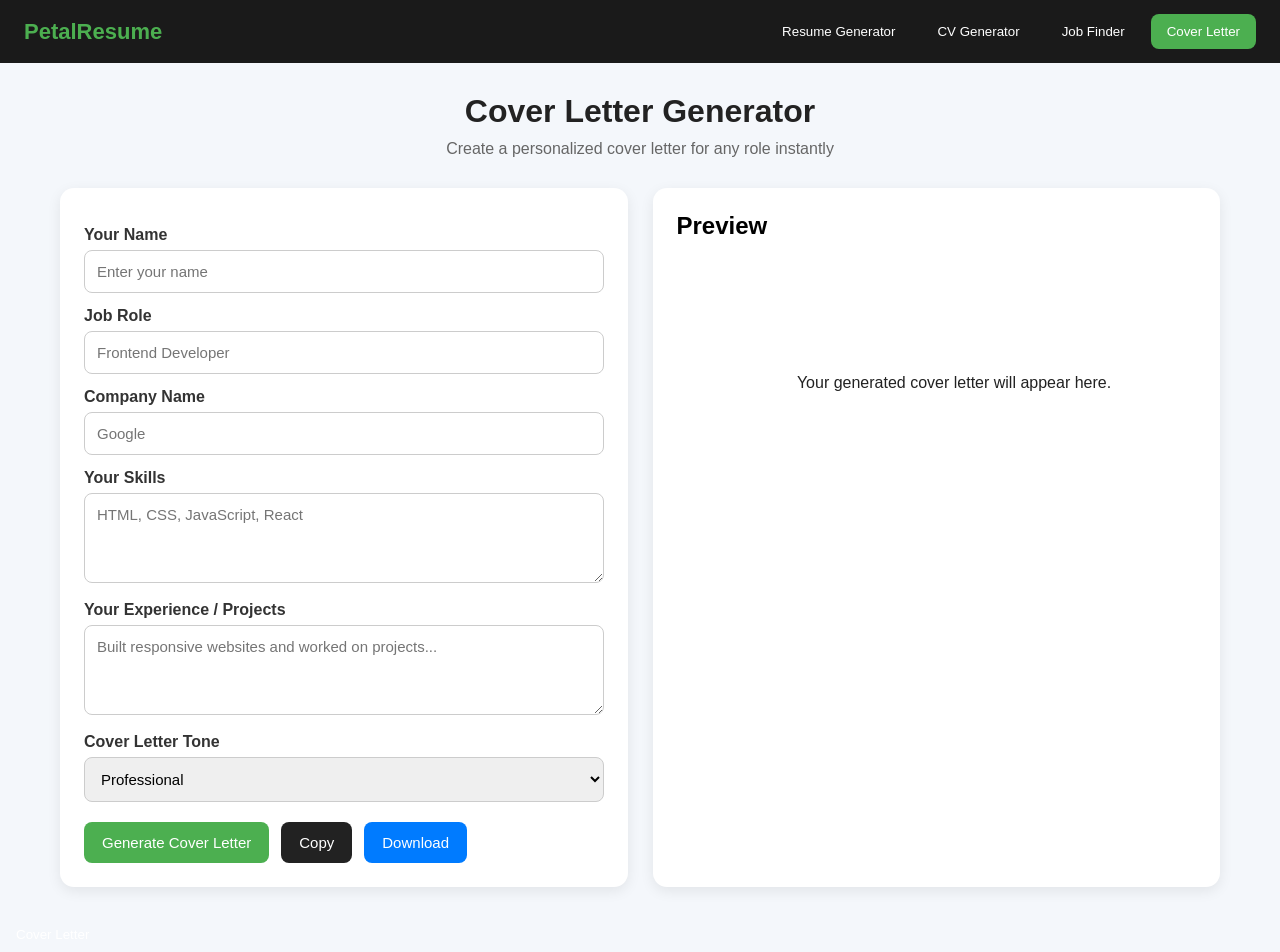
==== coverletter.html @ 3244f9a8 "Add files via upload new commits" ====
<!DOCTYPE html>
<html lang="en">
<head>
  <meta charset="UTF-8">
  <meta name="viewport" content="width=device-width, initial-scale=1.0">
  <title>Cover Letter Generator</title>

  <style>
    * {
      margin: 0;
      padding: 0;
      box-sizing: border-box;
      font-family: Arial, sans-serif;
    }

    body {
      background: #f4f7fb;
      min-height: 100vh;
    }

    /* Navbar */
    .navbar {
      display: flex;
      justify-content: space-between;
      align-items: center;
      background: #1a1a1a;
      color: white;
      padding: 14px 24px;
    }

    .logo {
      font-size: 22px;
      font-weight: bold;
      color: #4CAF50;
    }

    .nav-buttons {
      display: flex;
      gap: 10px;
    }

    .nav-btn {
      background: transparent;
      color: white;
      border: none;
      padding: 10px 16px;
      border-radius: 8px;
      cursor: pointer;
      transition: 0.3s;
    }

    .nav-btn:hover {
      background: #333;
    }

    .nav-btn.active {
      background: #4CAF50;
    }

    /* Main Layout */
    .container {
      max-width: 1200px;
      margin: 30px auto;
      display: grid;
      grid-template-columns: 1fr 1fr;
      gap: 25px;
      padding: 0 20px;
    }

    .card {
      background: white;
      border-radius: 14px;
      padding: 24px;
      box-shadow: 0 4px 14px rgba(0,0,0,0.08);
    }

    h1 {
      text-align: center;
      margin-bottom: 10px;
      color: #222;
    }

    .subtitle {
      text-align: center;
      color: #666;
      margin-bottom: 25px;
    }

    label {
      display: block;
      margin-top: 14px;
      margin-bottom: 6px;
      font-weight: bold;
      color: #333;
    }

    input,
    textarea,
    select {
      width: 100%;
      padding: 12px;
      border: 1px solid #ccc;
      border-radius: 8px;
      font-size: 15px;
      outline: none;
    }

    textarea {
      resize: vertical;
      min-height: 90px;
    }

    .btn-group {
      display: flex;
      gap: 12px;
      margin-top: 20px;
      flex-wrap: wrap;
    }

    .generate-btn,
    .download-btn,
    .copy-btn {
      border: none;
      padding: 12px 18px;
      border-radius: 8px;
      cursor: pointer;
      font-size: 15px;
      transition: 0.3s;
    }

    .generate-btn {
      background: #4CAF50;
      color: white;
    }

    .download-btn {
      background: #007bff;
      color: white;
    }

    .copy-btn {
      background: #222;
      color: white;
    }

    .generate-btn:hover,
    .download-btn:hover,
    .copy-btn:hover {
      transform: translateY(-2px);
      opacity: 0.9;
    }

    #preview {
      white-space: pre-wrap;
      line-height: 1.8;
      color: #222;
    }

    .empty-state {
      color: #777;
      text-align: center;
      margin-top: 100px;
    }

    @media (max-width: 900px) {
      .container {
        grid-template-columns: 1fr;
      }

      .nav-buttons {
        flex-wrap: wrap;
      }
    }
  </style>
</head>
<body>

  <!-- Navbar -->
  <div class="navbar">
    <div class="logo">PetalResume</div>

    <div class="nav-buttons">
      <button class="nav-btn" onclick="goToResume()">Resume Generator</button>
      <button class="nav-btn" onclick="goToCV()">CV Generator</button>
      <button class="nav-btn" onclick="goToJobs()">Job Finder</button>
      <button class="nav-btn active" onclick="goToCoverLetter()">Cover Letter</button>
    </div>
  </div>

  <div style="padding:30px 20px 0;">
    <h1>Cover Letter Generator</h1>
    <p class="subtitle">Create a personalized cover letter for any role instantly</p>
  </div>

  <div class="container">

    <!-- Input Section -->
    <div class="card">
      <label>Your Name</label>
      <input type="text" id="name" placeholder="Enter your name">

      <label>Job Role</label>
      <input type="text" id="role" placeholder="Frontend Developer">

      <label>Company Name</label>
      <input type="text" id="company" placeholder="Google">

      <label>Your Skills</label>
      <textarea id="skills" placeholder="HTML, CSS, JavaScript, React"></textarea>

      <label>Your Experience / Projects</label>
      <textarea id="experience" placeholder="Built responsive websites and worked on projects..."></textarea>

      <label>Cover Letter Tone</label>
      <select id="tone">
        <option value="professional">Professional</option>
        <option value="friendly">Friendly</option>
        <option value="confident">Confident</option>
      </select>

      <div class="btn-group">
        <button class="generate-btn" onclick="generateLetter()">Generate Cover Letter</button>
        <button class="copy-btn" onclick="copyLetter()">Copy</button>
        <button class="download-btn" onclick="downloadLetter()">Download</button>
      </div>
    </div>

    <!-- Preview Section -->
    <div class="card">
      <h2 style="margin-bottom:15px;">Preview</h2>
      <div id="preview" class="empty-state">
        Your generated cover letter will appear here.
      </div>
    </div>

  </div>

  <script>
    function generateLetter() {
      const name = document.getElementById('name').value.trim();
      const role = document.getElementById('role').value.trim();
      const company = document.getElementById('company').value.trim();
      const skills = document.getElementById('skills').value.trim();
      const experience = document.getElementById('experience').value.trim();
      const tone = document.getElementById('tone').value;

      if (!name || !role || !company) {
        alert('Please fill name, role and company');
        return;
      }

      let intro = "";
      let ending = "";

      if (tone === 'professional') {
        intro = `Dear Hiring Manager,\n\nI am writing to express my interest in the ${role} position at ${company}.`;
        ending = `Thank you for your time and consideration. I would welcome the opportunity to discuss how I can contribute to ${company}.\n\nSincerely,\n${name}`;
      }

      if (tone === 'friendly') {
        intro = `Hello,\n\nI was excited to see the opening for ${role} at ${company}.`;
        ending = `Thank you for considering my application. I would love the opportunity to contribute to your team.\n\nBest regards,\n${name}`;
      }

      if (tone === 'confident') {
        intro = `Dear Hiring Team,\n\nI am confident that my background makes me a strong fit for the ${role} role at ${company}.`;
        ending = `I am eager to bring my skills and dedication to ${company}. I look forward to hearing from you soon.\n\nRegards,\n${name}`;
      }

      const letter = `${intro}\n\nWith skills in ${skills}, I have developed strong abilities that align closely with this opportunity. ${experience}\n\nI am particularly interested in ${company} because of its innovation and growth opportunities. I believe I can make a valuable contribution while continuing to learn and grow professionally.\n\n${ending}`;

      document.getElementById('preview').classList.remove('empty-state');
      document.getElementById('preview').innerText = letter;
    }

    function copyLetter() {
      const text = document.getElementById('preview').innerText;

      if (text.includes('Your generated cover letter')) {
        alert('Generate a cover letter first');
        return;
      }

      navigator.clipboard.writeText(text);
      alert('Cover letter copied!');
    }

    function downloadLetter() {
      const text = document.getElementById('preview').innerText;

      if (text.includes('Your generated cover letter')) {
        alert('Generate a cover letter first');
        return;
      }

      const blob = new Blob([text], { type: 'text/plain' });
      const link = document.createElement('a');
      link.href = URL.createObjectURL(blob);
      link.download = 'cover-letter.txt';
      link.click();
    }

    // Navbar Routing
    function goToResume() {
      window.location.href = 'index.html';
    }

    function goToCV() {
      window.location.href = 'cv.html';
    }

    function goToJobs() {
      window.location.href = 'jobs.html';
    }

    function goToCoverLetter() {
      window.location.href = 'coverletter.html';
    }

    // Auto-fill role from job page or resume page
    window.onload = function () {
      const savedRole = localStorage.getItem('jobRole');
      if (savedRole) {
        document.getElementById('role').value = savedRole;
      }
    }
  </script>
</body>
</html>

<button class="nav-btn" onclick="goToCoverLetter()">Cover Letter</button>
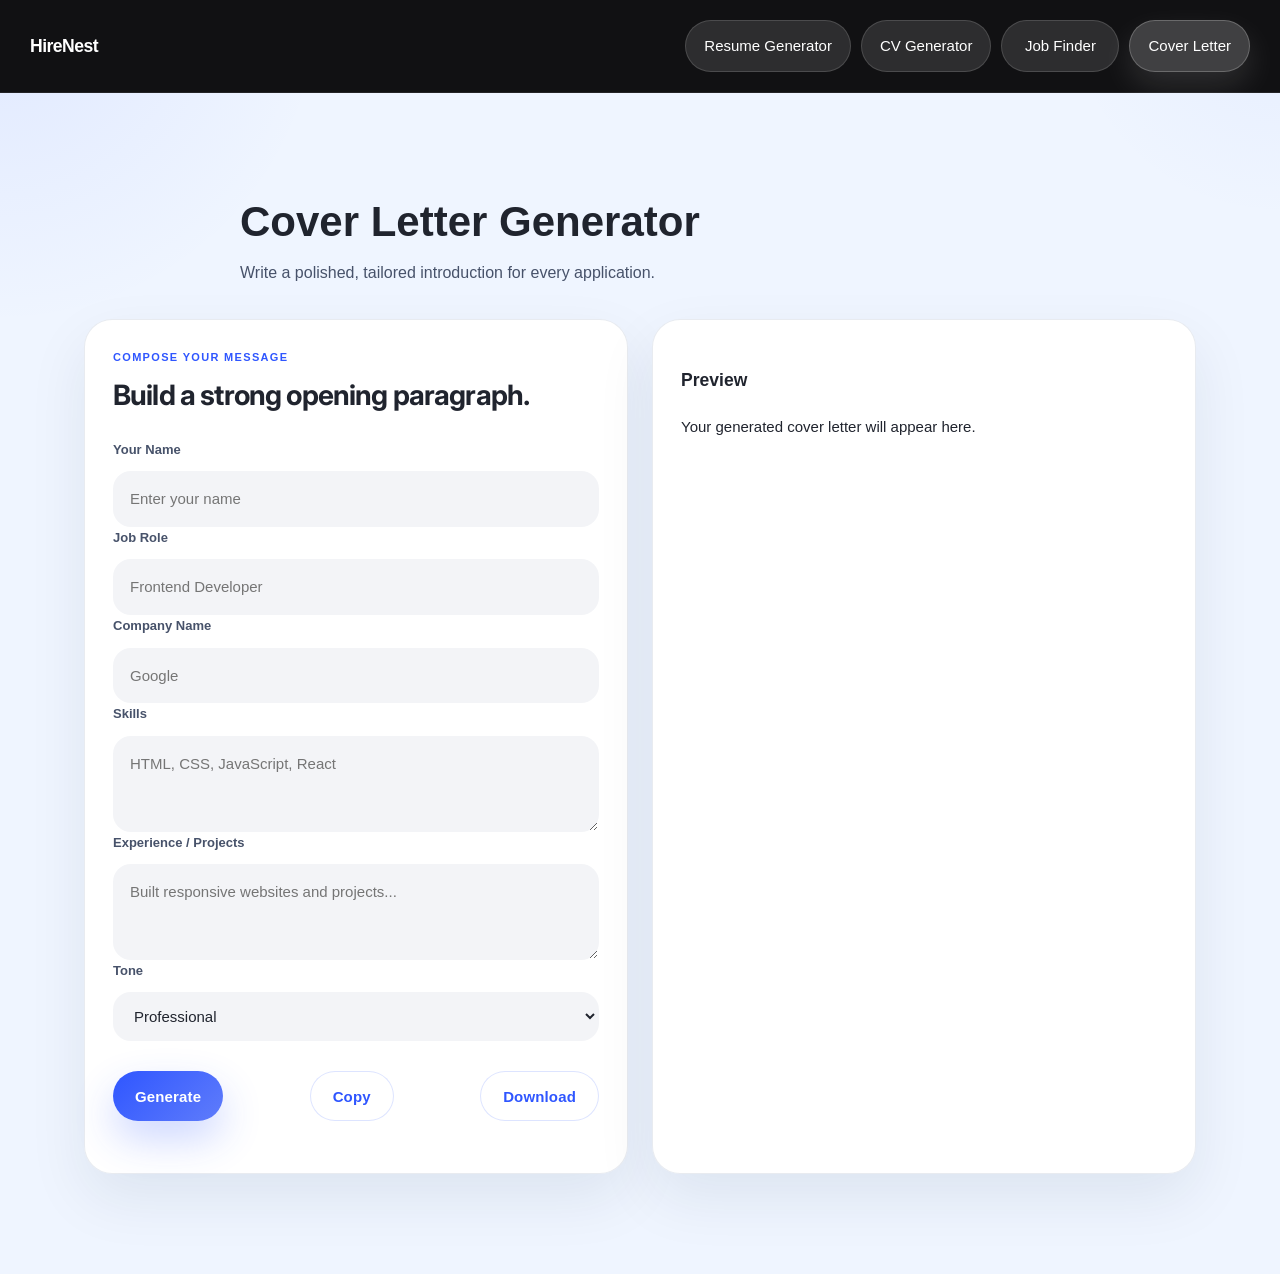
==== commit c5361ca2: "Flatten repository structure and update project files" ====
--- a/coverletter.html
+++ b/coverletter.html
@@ -1,185 +1,15 @@
-
 <!DOCTYPE html>
 <html lang="en">
 <head>
   <meta charset="UTF-8">
   <meta name="viewport" content="width=device-width, initial-scale=1.0">
-  <title>Cover Letter Generator</title>
-
-  <style>
-    * {
-      margin: 0;
-      padding: 0;
-      box-sizing: border-box;
-      font-family: Arial, sans-serif;
-    }
-
-    body {
-      background: #f4f7fb;
-      min-height: 100vh;
-    }
-
-    /* Navbar */
-    .navbar {
-      display: flex;
-      justify-content: space-between;
-      align-items: center;
-      background: #1a1a1a;
-      color: white;
-      padding: 14px 24px;
-    }
-
-    .logo {
-      font-size: 22px;
-      font-weight: bold;
-      color: #4CAF50;
-    }
-
-    .nav-buttons {
-      display: flex;
-      gap: 10px;
-    }
-
-    .nav-btn {
-      background: transparent;
-      color: white;
-      border: none;
-      padding: 10px 16px;
-      border-radius: 8px;
-      cursor: pointer;
-      transition: 0.3s;
-    }
-
-    .nav-btn:hover {
-      background: #333;
-    }
-
-    .nav-btn.active {
-      background: #4CAF50;
-    }
-
-    /* Main Layout */
-    .container {
-      max-width: 1200px;
-      margin: 30px auto;
-      display: grid;
-      grid-template-columns: 1fr 1fr;
-      gap: 25px;
-      padding: 0 20px;
-    }
-
-    .card {
-      background: white;
-      border-radius: 14px;
-      padding: 24px;
-      box-shadow: 0 4px 14px rgba(0,0,0,0.08);
-    }
-
-    h1 {
-      text-align: center;
-      margin-bottom: 10px;
-      color: #222;
-    }
-
-    .subtitle {
-      text-align: center;
-      color: #666;
-      margin-bottom: 25px;
-    }
-
-    label {
-      display: block;
-      margin-top: 14px;
-      margin-bottom: 6px;
-      font-weight: bold;
-      color: #333;
-    }
-
-    input,
-    textarea,
-    select {
-      width: 100%;
-      padding: 12px;
-      border: 1px solid #ccc;
-      border-radius: 8px;
-      font-size: 15px;
-      outline: none;
-    }
-
-    textarea {
-      resize: vertical;
-      min-height: 90px;
-    }
-
-    .btn-group {
-      display: flex;
-      gap: 12px;
-      margin-top: 20px;
-      flex-wrap: wrap;
-    }
-
-    .generate-btn,
-    .download-btn,
-    .copy-btn {
-      border: none;
-      padding: 12px 18px;
-      border-radius: 8px;
-      cursor: pointer;
-      font-size: 15px;
-      transition: 0.3s;
-    }
-
-    .generate-btn {
-      background: #4CAF50;
-      color: white;
-    }
-
-    .download-btn {
-      background: #007bff;
-      color: white;
-    }
-
-    .copy-btn {
-      background: #222;
-      color: white;
-    }
-
-    .generate-btn:hover,
-    .download-btn:hover,
-    .copy-btn:hover {
-      transform: translateY(-2px);
-      opacity: 0.9;
-    }
-
-    #preview {
-      white-space: pre-wrap;
-      line-height: 1.8;
-      color: #222;
-    }
-
-    .empty-state {
-      color: #777;
-      text-align: center;
-      margin-top: 100px;
-    }
-
-    @media (max-width: 900px) {
-      .container {
-        grid-template-columns: 1fr;
-      }
-
-      .nav-buttons {
-        flex-wrap: wrap;
-      }
-    }
-  </style>
+  <title>HireNest — Cover Letter Generator</title>
+  <link href="https://fonts.googleapis.com/css2?family=Inter:wght@300;400;500;600;700&display=swap" rel="stylesheet">
+  <link rel="stylesheet" href="styles.css">
 </head>
 <body>
-
-  <!-- Navbar -->
   <div class="navbar">
-    <div class="logo">PetalResume</div>
-
+    <div class="logo">HireNest</div>
     <div class="nav-buttons">
       <button class="nav-btn" onclick="goToResume()">Resume Generator</button>
       <button class="nav-btn" onclick="goToCV()">CV Generator</button>
@@ -187,55 +17,35 @@
       <button class="nav-btn active" onclick="goToCoverLetter()">Cover Letter</button>
     </div>
   </div>
-
-  <div style="padding:30px 20px 0;">
-    <h1>Cover Letter Generator</h1>
-    <p class="subtitle">Create a personalized cover letter for any role instantly</p>
-  </div>
-
-  <div class="container">
-
-    <!-- Input Section -->
-    <div class="card">
-      <label>Your Name</label>
-      <input type="text" id="name" placeholder="Enter your name">
-
-      <label>Job Role</label>
-      <input type="text" id="role" placeholder="Frontend Developer">
-
-      <label>Company Name</label>
-      <input type="text" id="company" placeholder="Google">
-
-      <label>Your Skills</label>
-      <textarea id="skills" placeholder="HTML, CSS, JavaScript, React"></textarea>
-
-      <label>Your Experience / Projects</label>
-      <textarea id="experience" placeholder="Built responsive websites and worked on projects..."></textarea>
-
-      <label>Cover Letter Tone</label>
-      <select id="tone">
-        <option value="professional">Professional</option>
-        <option value="friendly">Friendly</option>
-        <option value="confident">Confident</option>
-      </select>
-
-      <div class="btn-group">
-        <button class="generate-btn" onclick="generateLetter()">Generate Cover Letter</button>
-        <button class="copy-btn" onclick="copyLetter()">Copy</button>
-        <button class="download-btn" onclick="downloadLetter()">Download</button>
-      </div>
+  <main style="max-width:1160px; margin:0 auto; padding:72px 24px 80px;">
+    <section class="section-heading" style="margin-bottom:32px; text-align:left;">
+      <h2>Cover Letter Generator</h2>
+      <p>Write a polished, tailored introduction for every application.</p>
+    </section>
+    <div style="display:grid; grid-template-columns: 1fr 1fr; gap:24px;">
+      <section class="section-block">
+        <div class="form-header" style="margin-bottom:24px;">
+          <div class="fh-step">Compose your message</div>
+          <h3 class="fh-title" style="font-size:28px; margin-top:12px;">Build a strong opening paragraph.</h3>
+        </div>
+        <div class="field"><label for="name">Your Name</label><input id="name" type="text" placeholder="Enter your name"></div>
+        <div class="field"><label for="role">Job Role</label><input id="role" type="text" placeholder="Frontend Developer"></div>
+        <div class="field"><label for="company">Company Name</label><input id="company" type="text" placeholder="Google"></div>
+        <div class="field"><label for="skills">Skills</label><textarea id="skills" placeholder="HTML, CSS, JavaScript, React"></textarea></div>
+        <div class="field"><label for="experience">Experience / Projects</label><textarea id="experience" placeholder="Built responsive websites and projects..."></textarea></div>
+        <div class="field"><label for="tone">Tone</label><select id="tone"><option value="professional">Professional</option><option value="friendly">Friendly</option><option value="confident">Confident</option></select></div>
+        <div class="form-actions" style="padding-top:16px;">
+          <button class="btn btn-primary" onclick="generateLetter()">Generate</button>
+          <button class="btn btn-secondary" onclick="copyLetter()">Copy</button>
+          <button class="btn btn-secondary" onclick="downloadLetter()">Download</button>
+        </div>
+      </section>
+      <section class="section-block">
+        <h3 style="margin-bottom:18px;">Preview</h3>
+        <div id="preview" class="empty-state" style="min-height: 440px; white-space: pre-wrap; line-height:1.75; color: var(--ink);">Your generated cover letter will appear here.</div>
+      </section>
     </div>
-
-    <!-- Preview Section -->
-    <div class="card">
-      <h2 style="margin-bottom:15px;">Preview</h2>
-      <div id="preview" class="empty-state">
-        Your generated cover letter will appear here.
-      </div>
-    </div>
-
-  </div>
-
+  </main>
   <script>
     function generateLetter() {
       const name = document.getElementById('name').value.trim();
@@ -244,82 +54,81 @@
       const skills = document.getElementById('skills').value.trim();
       const experience = document.getElementById('experience').value.trim();
       const tone = document.getElementById('tone').value;
-
       if (!name || !role || !company) {
         alert('Please fill name, role and company');
         return;
       }
-
       let intro = "";
       let ending = "";
+      if (tone === 'professional') {
+        intro = `Dear Hiring Manager,
 
-      if (tone === 'professional') {
-        intro = `Dear Hiring Manager,\n\nI am writing to express my interest in the ${role} position at ${company}.`;
-        ending = `Thank you for your time and consideration. I would welcome the opportunity to discuss how I can contribute to ${company}.\n\nSincerely,\n${name}`;
+I am writing to express my interest in the ${role} position at ${company}.`;
+        ending = `Thank you for your time and consideration. I would welcome the opportunity to discuss how I can contribute to ${company}.
+
+Sincerely,
+${name}`;
       }
+      if (tone === 'friendly') {
+        intro = `Hello,
 
-      if (tone === 'friendly') {
-        intro = `Hello,\n\nI was excited to see the opening for ${role} at ${company}.`;
-        ending = `Thank you for considering my application. I would love the opportunity to contribute to your team.\n\nBest regards,\n${name}`;
+I was excited to see the opening for ${role} at ${company}.`;
+        ending = `Thank you for considering my application. I would love the opportunity to contribute to your team.
+
+Best regards,
+${name}`;
       }
+      if (tone === 'confident') {
+        intro = `Dear Hiring Team,
 
-      if (tone === 'confident') {
-        intro = `Dear Hiring Team,\n\nI am confident that my background makes me a strong fit for the ${role} role at ${company}.`;
-        ending = `I am eager to bring my skills and dedication to ${company}. I look forward to hearing from you soon.\n\nRegards,\n${name}`;
+I am confident that my background makes me a strong fit for the ${role} role at ${company}.`;
+        ending = `I am eager to bring my skills and dedication to ${company}. I look forward to hearing from you soon.
+
+Regards,
+${name}`;
       }
+      const letter = `${intro}
 
-      const letter = `${intro}\n\nWith skills in ${skills}, I have developed strong abilities that align closely with this opportunity. ${experience}\n\nI am particularly interested in ${company} because of its innovation and growth opportunities. I believe I can make a valuable contribution while continuing to learn and grow professionally.\n\n${ending}`;
+With skills in ${skills}, I have developed strong abilities that align closely with this opportunity. ${experience}
 
-      document.getElementById('preview').classList.remove('empty-state');
-      document.getElementById('preview').innerText = letter;
+I am particularly interested in ${company} because of its innovation and growth opportunities. I believe I can make a valuable contribution while continuing to learn and grow professionally.
+
+${ending}`;
+      const preview = document.getElementById('preview');
+      preview.classList.remove('empty-state');
+      preview.innerText = letter;
     }
-
     function copyLetter() {
       const text = document.getElementById('preview').innerText;
-
       if (text.includes('Your generated cover letter')) {
         alert('Generate a cover letter first');
         return;
       }
-
       navigator.clipboard.writeText(text);
       alert('Cover letter copied!');
     }
-
     function downloadLetter() {
       const text = document.getElementById('preview').innerText;
-
       if (text.includes('Your generated cover letter')) {
         alert('Generate a cover letter first');
         return;
       }
-
       const blob = new Blob([text], { type: 'text/plain' });
       const link = document.createElement('a');
       link.href = URL.createObjectURL(blob);
       link.download = 'cover-letter.txt';
       link.click();
     }
-
-    // Navbar Routing
-    function goToResume() {
-      window.location.href = 'index.html';
+    function navigateTo(url) {
+      document.body.classList.add('page-transitioning');
+      window.setTimeout(() => { window.location.href = url; }, 260);
     }
-
-    function goToCV() {
-      window.location.href = 'cv.html';
-    }
-
-    function goToJobs() {
-      window.location.href = 'jobs.html';
-    }
-
-    function goToCoverLetter() {
-      window.location.href = 'coverletter.html';
-    }
-
-    // Auto-fill role from job page or resume page
+    function goToResume() { navigateTo('index.html'); }
+    function goToCV() { navigateTo('cv.html'); }
+    function goToJobs() { navigateTo('jobs.html'); }
+    function goToCoverLetter() { navigateTo('coverletter.html'); }
     window.onload = function () {
+      document.body.classList.add('page-loaded');
       const savedRole = localStorage.getItem('jobRole');
       if (savedRole) {
         document.getElementById('role').value = savedRole;
@@ -328,6 +137,3 @@
   </script>
 </body>
 </html>
-
-<button class="nav-btn" onclick="goToCoverLetter()">Cover Letter</button>
-
--- a/styles.css
+++ b/styles.css
@@ -0,0 +1,1332 @@
+
+:root {
+  --ink: #20242e;
+  --ink-2: #47526a;
+  --ink-3: #6a7386;
+  --paper: #eff5ff;
+  --surface: rgba(255, 255, 255, 0.96);
+  --surface-soft: #f0f4ff;
+  --surface-muted: #f7f9ff;
+  --border: rgba(76, 97, 193, 0.18);
+  --accent: #2f56ff;
+  --accent-soft: #e6f0ff;
+  --accent-muted: #8a99c6;
+  --success: #1b8a56;
+  --success-soft: #dbf1e2;
+  --danger: #c14a4a;
+  --danger-soft: #fde7e7;
+  --shadow-sm: 0 24px 60px rgba(18, 32, 70, 0.08);
+  --shadow-md: 0 28px 72px rgba(18, 32, 70, 0.1);
+  --shadow-lg: 0 40px 110px rgba(18, 32, 70, 0.12);
+  --radius: 28px;
+  --radius-sm: 18px;
+  --font: -apple-system, BlinkMacSystemFont, "San Francisco", "Segoe UI", Roboto, Helvetica, Arial, sans-serif;
+  --font-serif: "Inter", -apple-system, BlinkMacSystemFont, "Segoe UI", Roboto, Helvetica, Arial, sans-serif;
+}
+
+* {
+  box-sizing: border-box;
+}
+
+html {
+  scroll-behavior: smooth;
+}
+
+body {
+  margin: 0;
+  min-height: 100vh;
+  font-family: var(--font);
+  font-size: 15px;
+  line-height: 1.72;
+  color: var(--ink);
+  background: radial-gradient(circle at top left, rgba(47, 86, 255, 0.08), transparent 18%), radial-gradient(circle at top right, rgba(80, 120, 255, 0.06), transparent 12%), #eff5ff;
+  opacity: 0;
+  transition: opacity 0.32s ease;
+}
+
+body.page-loaded {
+  opacity: 1;
+}
+
+body.page-transitioning {
+  opacity: 0;
+}
+
+button,
+input,
+textarea,
+select {
+  font: inherit;
+}
+
+img {
+  max-width: 100%;
+  display: block;
+}
+
+a {
+  color: inherit;
+  text-decoration: none;
+}
+
+button {
+  border: none;
+}
+
+.navbar {
+  display: flex;
+  justify-content: space-between;
+  align-items: center;
+  gap: 16px;
+  position: sticky;
+  top: 0;
+  z-index: 100;
+  padding: 20px 30px;
+  background: #111113;
+  border-bottom: 1px solid rgba(255, 255, 255, 0.08);
+  backdrop-filter: blur(18px);
+  -webkit-backdrop-filter: blur(18px);
+}
+
+.logo {
+  font-size: 1.1rem;
+  color: #fff;
+  font-weight: 700;
+  letter-spacing: -0.03em;
+}
+
+.nav-buttons {
+  display: flex;
+  flex-wrap: wrap;
+  gap: 10px;
+}
+
+.nav-btn {
+  display: inline-flex;
+  align-items: center;
+  justify-content: center;
+  min-width: 118px;
+  border-radius: 999px;
+  padding: 12px 18px;
+  background: rgba(255, 255, 255, 0.12);
+  color: #fff;
+  border: 1px solid rgba(255, 255, 255, 0.14);
+  transition: transform 0.22s ease, box-shadow 0.22s ease, border-color 0.22s ease, color 0.22s ease, background 0.22s ease;
+  cursor: pointer;
+}
+
+.nav-btn:hover {
+  transform: translateY(-1px);
+  box-shadow: var(--shadow-sm);
+  background: rgba(255, 255, 255, 0.22);
+}
+
+.nav-btn.active {
+  background: rgba(255, 255, 255, 0.2);
+  color: #fff;
+  border-color: rgba(255, 255, 255, 0.22);
+  box-shadow: 0 14px 32px rgba(255, 255, 255, 0.12);
+}
+
+.screen {
+  display: none;
+}
+
+.screen.active {
+  display: block;
+}
+
+.hidden {
+  display: none !important;
+}
+
+.hero-shell {
+  max-width: 1080px;
+  margin: 0 auto;
+  padding: 96px 24px 72px;
+  text-align: center;
+  background: radial-gradient(circle at top left, rgba(47, 86, 255, 0.08), transparent 20%), rgba(255, 255, 255, 0.88);
+  border-radius: 36px;
+  border: 1px solid rgba(76, 97, 193, 0.12);
+  box-shadow: 0 30px 70px rgba(18, 32, 70, 0.08);
+}
+
+.hero-eyebrow {
+  display: inline-flex;
+  align-items: center;
+  justify-content: center;
+  gap: 10px;
+  font-size: 12px;
+  font-weight: 700;
+  letter-spacing: 0.22em;
+  text-transform: uppercase;
+  color: var(--accent-muted);
+  margin-bottom: 20px;
+}
+
+.hero-title {
+  font-size: clamp(44px, 6vw, 76px);
+  line-height: 0.98;
+  font-weight: 800;
+  margin-bottom: 24px;
+}
+
+.hero-title em {
+  font-style: normal;
+  color: var(--accent);
+}
+
+.hero-text {
+  max-width: 680px;
+  margin: 0 auto 40px;
+  color: var(--ink-2);
+  font-size: 1.05rem;
+  line-height: 1.75;
+}
+
+.hero-actions {
+  display: inline-flex;
+  flex-wrap: wrap;
+  justify-content: center;
+  gap: 14px;
+}
+
+.btn {
+  display: inline-flex;
+  align-items: center;
+  justify-content: center;
+  min-height: 50px;
+  padding: 0 22px;
+  border-radius: 999px;
+  font-weight: 700;
+  letter-spacing: 0.01em;
+  transition: transform 0.22s ease, box-shadow 0.22s ease, background 0.22s ease, color 0.22s ease;
+  cursor: pointer;
+}
+
+.btn-primary {
+  background: linear-gradient(135deg, var(--accent), #5f7cfb);
+  color: white;
+  box-shadow: 0 18px 40px rgba(47, 86, 255, 0.24);
+}
+
+.btn-primary:hover {
+  transform: translateY(-1px);
+  background: linear-gradient(135deg, #264ee5, #5f7cfb);
+}
+
+.btn-secondary {
+  background: rgba(255, 255, 255, 0.96);
+  color: var(--accent);
+  border: 1px solid rgba(47, 86, 255, 0.16);
+}
+
+.btn-secondary:hover {
+  transform: translateY(-1px);
+  box-shadow: var(--shadow-sm);
+}
+
+.cv-export {
+  background: rgba(255,255,255,0.98);
+  padding: 32px;
+  border-radius: 24px;
+  border: 1px solid rgba(76, 97, 193, 0.12);
+  box-shadow: 0 20px 50px rgba(18, 32, 70, 0.06);
+  color: #000;
+  font-size: var(--cv-scale, 1);
+}
+
+.cv-export, .cv-export * {
+  color: #000 !important;
+}
+
+.resize-panel {
+  margin-top: 16px;
+  padding: 18px 0 0;
+  border-top: 1px solid rgba(15, 23, 42, 0.08);
+}
+
+.resize-controls {
+  display: flex;
+  align-items: center;
+  gap: 12px;
+  margin-bottom: 12px;
+}
+
+.resize-controls input {
+  width: 100%;
+}
+
+.resize-actions {
+  display: flex;
+  flex-wrap: wrap;
+  gap: 10px;
+}
+
+.cv-header h1 {
+  margin: 0 0 10px;
+  font-size: 2rem;
+}
+
+.cv-header .subtitle {
+  margin: 0 0 28px;
+  color: var(--ink-2);
+  font-size: 1rem;
+}
+
+.cv-section {
+  margin-bottom: 24px;
+}
+
+.cv-section h3 {
+  margin: 0 0 10px;
+  font-size: 0.78rem;
+  letter-spacing: 0.12em;
+  text-transform: uppercase;
+  color: var(--accent);
+}
+
+.cv-section p {
+  margin: 0;
+  color: var(--ink-2);
+  line-height: 1.75;
+  white-space: pre-wrap;
+}
+
+@media print {
+  html, body {
+    margin: 0;
+    padding: 0;
+    background: #fff;
+    color: #20242f;
+    width: 100%;
+    min-height: 100vh;
+  }
+
+  .cv-export {
+    max-width: 100%;
+    width: 100%;
+    margin: 0;
+    padding: 0;
+    border: none;
+    box-shadow: none;
+    page-break-inside: avoid;
+    break-inside: avoid;
+  }
+
+  .cv-section {
+    margin-bottom: 18px;
+    page-break-inside: avoid;
+    break-inside: avoid;
+  }
+
+  .cv-header h1 {
+    font-size: 30px;
+    margin-bottom: 10px;
+  }
+
+  .cv-header .subtitle,
+  .cv-section p {
+    font-size: 0.95rem;
+  }
+}
+
+@page {
+  size: A4 portrait;
+  margin: 14mm;
+}
+
+.section-heading {
+  text-align: center;
+  max-width: 800px;
+  margin: 0 auto 40px;
+}
+
+.section-heading h2 {
+  font-size: clamp(30px, 4vw, 42px);
+  line-height: 1.04;
+  font-weight: 700;
+  margin-bottom: 12px;
+}
+
+.section-heading p {
+  color: var(--ink-2);
+  font-size: 1rem;
+}
+
+.features-section,
+.template-section,
+.preview-shell {
+  padding: 72px 24px;
+}
+
+.jobs-shell {
+  padding: 72px 24px;
+  max-width: 1080px;
+  margin: 0 auto;
+}
+
+.job-hero-grid {
+  display: block;
+}
+
+.jobs-panel {
+  display: grid;
+  gap: 24px;
+}
+
+.filter-bar {
+  display: flex;
+  flex-wrap: wrap;
+  align-items: center;
+  gap: 10px;
+  padding: 18px 20px;
+  background: var(--surface);
+  border-radius: var(--radius);
+  border: 1px solid rgba(112, 134, 161, 0.12);
+}
+
+.filter-bar span {
+  color: var(--ink-3);
+  font-weight: 600;
+}
+
+.search-box {
+  display: grid;
+  grid-template-columns: 1fr auto;
+  gap: 12px;
+  margin: 16px 0 20px;
+}
+
+.search-box input {
+  min-width: 0;
+}
+
+.chip-row {
+  display: flex;
+  flex-wrap: wrap;
+  gap: 10px;
+  margin-top: 16px;
+}
+
+.chip {
+  display: inline-flex;
+  align-items: center;
+  justify-content: center;
+  padding: 10px 16px;
+  min-height: 40px;
+  border-radius: 999px;
+  background: rgba(93, 129, 192, 0.12);
+  color: var(--ink);
+  border: 1px solid transparent;
+  cursor: pointer;
+  font-size: 0.92rem;
+  transition: all 0.22s ease;
+}
+
+.chip:hover {
+  background: rgba(93, 129, 192, 0.18);
+}
+
+.chip.active {
+  background: var(--accent-soft);
+  color: var(--accent);
+  border-color: rgba(47, 86, 255, 0.22);
+}
+
+.job-grid {
+  display: grid;
+  grid-template-columns: repeat(2, minmax(0, 1fr));
+  gap: 22px;
+}
+
+.job-card {
+  min-height: 220px;
+}
+
+.job-actions {
+  display: flex;
+  gap: 12px;
+  flex-wrap: wrap;
+  margin-top: 18px;
+}
+
+.job-actions a,
+.job-actions button {
+  display: inline-flex;
+  align-items: center;
+  justify-content: center;
+  padding: 12px 18px;
+  border-radius: 14px;
+  text-decoration: none;
+  font-weight: 600;
+  border: none;
+  cursor: pointer;
+}
+
+.apply-btn {
+  background: linear-gradient(135deg, #264ee5, #5f7cfb);
+  color: #fff;
+}
+
+.view-btn {
+  background: rgba(255, 255, 255, 0.96);
+  color: var(--ink);
+  border: 1px solid rgba(47, 86, 255, 0.18);
+}
+
+.modal {
+  position: fixed;
+  inset: 0;
+  display: grid;
+  place-items: center;
+  z-index: 999;
+}
+
+.modal.hidden {
+  display: none;
+}
+
+.modal-backdrop {
+  position: absolute;
+  inset: 0;
+  background: rgba(15, 23, 42, 0.6);
+}
+
+.modal-panel {
+  position: relative;
+  z-index: 1;
+  width: min(95%, 640px);
+  background: #fff;
+  border-radius: 24px;
+  box-shadow: 0 30px 70px rgba(15, 23, 42, 0.18);
+  padding: 28px;
+}
+
+.modal-close {
+  position: absolute;
+  top: 18px;
+  right: 18px;
+  width: 38px;
+  height: 38px;
+  border: 1px solid rgba(15, 23, 42, 0.1);
+  border-radius: 50%;
+  background: #fff;
+  color: #0f172a;
+  font-size: 1.2rem;
+  line-height: 1;
+  cursor: pointer;
+}
+
+.modal-content h3 {
+  margin-top: 0;
+  margin-bottom: 12px;
+  font-size: 1.4rem;
+}
+
+.modal-meta {
+  margin: 0 0 16px;
+  color: var(--ink-2);
+  font-size: 0.95rem;
+}
+
+.modal-description {
+  margin: 0 0 24px;
+  line-height: 1.8;
+  color: var(--ink);
+}
+
+.modal-actions {
+  display: flex;
+  gap: 12px;
+  flex-wrap: wrap;
+}
+
+.job-meta {
+  display: flex;
+  flex-wrap: wrap;
+  gap: 12px;
+  color: var(--ink-2);
+  font-size: 0.92rem;
+}
+
+.job-meta span {
+  white-space: nowrap;
+}
+
+@media (max-width: 1040px) {
+  .jobs-shell {
+    grid-template-columns: 1fr;
+  }
+
+  .job-grid {
+    grid-template-columns: 1fr;
+  }
+}
+
+@media (max-width: 1040px) {
+  .job-hero-grid {
+    grid-template-columns: 1fr;
+  }
+}
+
+.features-grid,
+.template-grid,
+.job-grid {
+  display: grid;
+  grid-template-columns: repeat(3, minmax(0, 1fr));
+  gap: 22px;
+}
+
+.feature-card,
+.template-card,
+.job-card,
+.mini-card,
+.search-card,
+.dashboard-summary,
+.section-block,
+.resume-paper,
+.preview-card {
+  background: var(--surface);
+  border-radius: var(--radius);
+  border: 1px solid rgba(112, 134, 161, 0.14);
+  box-shadow: var(--shadow-sm);
+}
+
+.feature-card,
+.template-card,
+.job-card,
+.search-card,
+.dashboard-summary,
+.mini-card {
+  padding: 28px;
+  transition: transform 0.22s ease, box-shadow 0.22s ease, border-color 0.22s ease;
+}
+
+.feature-card:hover,
+.template-card:hover,
+.job-card:hover,
+.mini-card:hover,
+.search-card:hover,
+.dashboard-summary:hover {
+  transform: translateY(-3px);
+  box-shadow: var(--shadow-md);
+}
+
+.feature-card h3,
+.template-card h3,
+.job-card h3,
+.mini-card h3 {
+  margin-top: 0;
+  margin-bottom: 0;
+  font-size: 1.1rem;
+  line-height: 1.3;
+}
+
+.job-card-header {
+  display: flex;
+  justify-content: space-between;
+  align-items: flex-start;
+  gap: 14px;
+  flex-wrap: wrap;
+  margin-bottom: 16px;
+}
+
+.feature-card p,
+.template-card p,
+.job-card p,
+.mini-card p {
+  color: var(--ink-2);
+  font-size: 0.95rem;
+}
+
+.features-section {
+  background: var(--surface-soft);
+}
+
+.features-grid {
+  margin-top: 32px;
+}
+
+.feature-card {
+  min-height: 170px;
+}
+
+.template-section {
+  background: transparent;
+}
+
+.template-grid {
+  margin-top: 16px;
+}
+
+.template-card {
+  padding: 28px 26px;
+}
+
+.template-card .tc-preview {
+  border-radius: 18px;
+  min-height: 132px;
+  margin-bottom: 20px;
+  overflow: hidden;
+  border: 1px solid rgba(112, 134, 161, 0.1);
+}
+
+.tc-tag {
+  display: inline-flex;
+  align-items: center;
+  justify-content: center;
+  padding: 8px 14px;
+  border-radius: 999px;
+  font-size: 11px;
+  font-weight: 700;
+  letter-spacing: 0.12em;
+  text-transform: uppercase;
+  background: var(--accent-soft);
+  color: var(--accent);
+  margin-bottom: 18px;
+}
+
+.tc-tag.popular { background: #e7effe; color: #4f75b8; }
+.tc-tag.modern { background: #f9ede7; color: #b67a68; }
+
+.preview-t1 { background: #eef4fb; }
+.preview-t2 { background: #e6eff8; }
+.preview-t3 { background: #dce7f1; }
+.preview-lines { padding: 12px; }
+.pl { height: 6px; border-radius: 999px; background: rgba(93, 129, 192, 0.14); margin-bottom: 10px; }
+.pl.thick { height: 10px; background: rgba(93, 129, 192, 0.22); }
+.pl.accent { background: rgba(93, 129, 192, 0.42); }
+.pl.accent2 { background: rgba(93, 129, 192, 0.3); }
+.pl.accent3 { background: rgba(93, 129, 192, 0.16); }
+.pl.short { width: 62%; }
+.pl.xshort { width: 38%; }
+.tc-name { font-weight: 700; font-size: 15px; margin-bottom: 4px; color: var(--ink); }
+.tc-desc { font-size: 13px; color: var(--ink-3); font-weight: 400; }
+
+/* FORM */
+#screen-form { background: var(--paper); }
+.form-layout {
+  display: grid;
+  grid-template-columns: 260px 1fr 320px;
+  min-height: 100vh;
+  max-width: 1380px;
+  margin: 0 auto;
+}
+
+@media (max-width: 1180px) {
+  .form-layout {
+    grid-template-columns: 1fr;
+  }
+  .form-sidebar,
+  .form-ats {
+    display: none;
+  }
+}
+
+.form-sidebar {
+  padding: 36px 26px;
+  border-right: 1px solid rgba(112, 134, 161, 0.16);
+  position: sticky;
+  top: 0;
+  height: 100vh;
+  overflow-y: auto;
+  background: var(--surface);
+}
+
+.sidebar-logo {
+  font-family: var(--font-serif);
+  font-size: 24px;
+  font-weight: 700;
+  margin-bottom: 34px;
+  color: var(--ink);
+  letter-spacing: -0.02em;
+}
+
+.sidebar-logo span {
+  color: var(--accent);
+}
+
+.nav-item {
+  display: flex;
+  align-items: center;
+  gap: 10px;
+  padding: 14px 14px;
+  border-radius: 18px;
+  font-size: 14px;
+  font-weight: 500;
+  color: var(--ink-2);
+  cursor: pointer;
+  transition: all 0.2s ease;
+}
+
+.nav-item:hover {
+  background: rgba(93, 129, 192, 0.08);
+  color: var(--ink);
+}
+
+.nav-item.active {
+  background: rgba(93, 129, 192, 0.12);
+  color: var(--accent);
+  font-weight: 700;
+}
+
+.nav-item.done {
+  color: var(--ink-3);
+}
+
+.nav-icon {
+  width: 18px;
+  text-align: center;
+  font-size: 14px;
+}
+
+.nav-done {
+  margin-left: auto;
+  color: var(--success);
+  font-size: 12px;
+  display: none;
+}
+
+.nav-item.done .nav-done {
+  display: block;
+}
+
+.progress-wrap {
+  padding: 18px 12px;
+  margin-top: 22px;
+}
+
+.progress-label {
+  font-size: 11px;
+  font-weight: 700;
+  letter-spacing: 0.12em;
+  text-transform: uppercase;
+  color: var(--ink-3);
+  margin-bottom: 10px;
+}
+
+.progress-bar {
+  height: 6px;
+  background: rgba(112, 134, 161, 0.18);
+  border-radius: 999px;
+  overflow: hidden;
+}
+
+.progress-fill {
+  height: 100%;
+  background: var(--accent);
+  border-radius: 999px;
+  transition: width 0.35s ease;
+}
+
+.form-main {
+  padding: 44px 42px;
+  max-width: 720px;
+}
+
+@media (max-width: 1180px) {
+  .form-main {
+    padding: 28px 22px;
+  }
+}
+
+.form-header {
+  margin-bottom: 36px;
+}
+
+.fh-step {
+  font-size: 11px;
+  font-weight: 700;
+  letter-spacing: 0.12em;
+  text-transform: uppercase;
+  color: var(--accent);
+  margin-bottom: 10px;
+}
+
+.fh-title {
+  font-family: var(--font-serif);
+  font-size: clamp(30px, 4vw, 38px);
+  font-weight: 700;
+  letter-spacing: -0.03em;
+  line-height: 1.15;
+  color: var(--ink);
+}
+
+.fh-sub {
+  color: var(--ink-2);
+  font-size: 15px;
+  margin-top: 10px;
+}
+
+.section-block {
+  background: var(--surface);
+  border: 1px solid rgba(112, 134, 161, 0.16);
+  border-radius: 28px;
+  padding: 28px;
+  margin-bottom: 20px;
+  box-shadow: var(--shadow-sm);
+}
+
+.section-block + .section-block {
+  animation-delay: 0.06s;
+}
+
+.sb-title {
+  display: flex;
+  align-items: center;
+  gap: 10px;
+  font-size: 11px;
+  font-weight: 700;
+  letter-spacing: 0.12em;
+  text-transform: uppercase;
+  color: var(--accent-muted);
+  margin-bottom: 18px;
+}
+
+.sb-title::after {
+  content: '';
+  flex: 1;
+  height: 1px;
+  background: rgba(112, 134, 161, 0.16);
+}
+
+.field-row {
+  display: grid;
+  grid-template-columns: 1fr 1fr;
+  gap: 16px;
+  margin-bottom: 16px;
+}
+
+.field-row.single {
+  grid-template-columns: 1fr;
+}
+
+.field-row.triple {
+  grid-template-columns: repeat(3, minmax(0, 1fr));
+}
+
+.field {
+  display: flex;
+  flex-direction: column;
+  gap: 10px;
+}
+
+.field label {
+  font-size: 13px;
+  font-weight: 600;
+  color: var(--ink-2);
+}
+
+.field input,
+.field textarea,
+.field select {
+  font-family: var(--font);
+  font-size: 15px;
+  padding: 14px 16px;
+  border-radius: 18px;
+  border: 1px solid transparent;
+  background: #f3f4f7;
+  color: var(--ink);
+  transition: border-color 0.2s ease, box-shadow 0.2s ease, background 0.2s ease;
+  outline: none;
+  width: 100%;
+}
+
+.field input:focus,
+.field textarea:focus,
+.field select:focus {
+  border-color: rgba(93, 129, 192, 0.4);
+  box-shadow: 0 0 0 4px rgba(93, 129, 192, 0.12);
+  background: #ffffff;
+}
+
+.field textarea {
+  resize: vertical;
+  min-height: 96px;
+}
+
+.field-hint {
+  font-size: 12px;
+  color: var(--ink-3);
+  margin-top: 4px;
+}
+
+.field-hint.good {
+  color: var(--success);
+}
+
+.tag-input-wrap {
+  display: flex;
+  flex-wrap: wrap;
+  gap: 8px;
+  padding: 12px 14px;
+  border-radius: 18px;
+  border: 1.5px solid transparent;
+  background: #f3f4f7;
+  min-height: 50px;
+  cursor: text;
+  transition: border-color 0.2s ease, box-shadow 0.2s ease, background 0.2s ease;
+}
+
+.tag-input-wrap:focus-within {
+  border-color: rgba(93, 129, 192, 0.4);
+  box-shadow: 0 0 0 4px rgba(93, 129, 192, 0.12);
+  background: #ffffff;
+}
+
+.skill-tag {
+  display: inline-flex;
+  align-items: center;
+  gap: 6px;
+  background: var(--accent-soft);
+  color: var(--accent);
+  padding: 6px 14px;
+  border-radius: 999px;
+  font-size: 13px;
+  font-weight: 600;
+}
+
+.skill-tag .del {
+  cursor: pointer;
+  font-size: 14px;
+  line-height: 1;
+  color: var(--accent-muted);
+  opacity: 0.75;
+}
+
+.skill-tag .del:hover {
+  opacity: 1;
+}
+
+.tag-real-input {
+  border: none;
+  background: transparent;
+  outline: none;
+  font-size: 15px;
+  color: var(--ink);
+  flex: 1;
+  min-width: 90px;
+}
+
+.entry-block {
+  background: #f6f7f9;
+  border: 1px dashed rgba(93, 129, 192, 0.2);
+  border-radius: 20px;
+  padding: 18px;
+  margin-bottom: 16px;
+  position: relative;
+}
+
+.entry-block:last-child {
+  margin-bottom: 0;
+}
+
+.entry-num {
+  position: absolute;
+  top: -10px;
+  left: 16px;
+  font-size: 11px;
+  font-weight: 700;
+  background: var(--accent);
+  color: white;
+  padding: 2px 10px;
+  border-radius: 999px;
+  letter-spacing: 0.06em;
+}
+
+.add-entry-btn {
+  display: flex;
+  align-items: center;
+  gap: 8px;
+  width: 100%;
+  padding: 14px;
+  border-radius: 18px;
+  border: 1.5px dashed rgba(93, 129, 192, 0.25);
+  background: transparent;
+  cursor: pointer;
+  font-size: 14px;
+  font-weight: 700;
+  color: var(--accent);
+  transition: all 0.2s ease;
+  margin-top: 16px;
+}
+
+.add-entry-btn:hover {
+  border-color: var(--accent);
+  color: var(--ink);
+  background: var(--accent-soft);
+}
+
+.remove-btn {
+  position: absolute;
+  top: 12px;
+  right: 12px;
+  background: none;
+  border: none;
+  cursor: pointer;
+  font-size: 16px;
+  color: var(--ink-3);
+  line-height: 1;
+  padding: 4px 8px;
+  border-radius: 12px;
+  transition: color 0.15s ease, background 0.15s ease;
+}
+
+.remove-btn:hover {
+  color: var(--danger);
+  background: var(--danger-soft);
+}
+
+.char-count {
+  font-size: 12px;
+  color: var(--ink-3);
+  text-align: right;
+  font-weight: 400;
+}
+
+.char-count.warn {
+  color: var(--warn);
+}
+
+.char-count.good {
+  color: var(--success);
+}
+
+.form-actions {
+  display: flex;
+  justify-content: space-between;
+  align-items: center;
+  flex-wrap: wrap;
+  gap: 12px;
+  padding: 24px 0;
+  margin-top: 14px;
+}
+
+.btn-ghost {
+  background: rgba(255, 255, 255, 0.95);
+  color: var(--ink-2);
+  border: 1.5px solid rgba(112, 134, 161, 0.16);
+}
+
+.btn-ghost:hover {
+  color: var(--accent);
+  background: var(--surface);
+}
+
+.btn-sm {
+  padding: 10px 20px;
+  font-size: 13px;
+}
+
+.form-ats {
+  border-left: 1px solid rgba(112, 134, 161, 0.16);
+  padding: 34px 24px;
+  position: sticky;
+  top: 0;
+  height: 100vh;
+  overflow-y: auto;
+  background: var(--surface);
+}
+
+.ats-title {
+  font-size: 11px;
+  font-weight: 700;
+  letter-spacing: 0.12em;
+  text-transform: uppercase;
+  color: var(--accent-muted);
+  margin-bottom: 20px;
+}
+
+.ats-score-ring {
+  width: 92px;
+  height: 92px;
+  margin: 0 auto 22px;
+  position: relative;
+}
+
+.ats-score-ring svg {
+  transform: rotate(-90deg);
+}
+
+.ats-score-ring circle {
+  fill: none;
+  stroke-linecap: round;
+}
+
+.score-bg {
+  stroke: rgba(112, 134, 161, 0.25);
+  stroke-width: 7;
+}
+
+.score-fill {
+  stroke: var(--accent);
+  stroke-width: 7;
+  stroke-dasharray: 251;
+  transition: stroke-dashoffset 0.6s ease;
+}
+
+.score-text {
+  position: absolute;
+  inset: 0;
+  display: flex;
+  flex-direction: column;
+  align-items: center;
+  justify-content: center;
+  font-size: 22px;
+  font-weight: 700;
+  color: var(--ink);
+  line-height: 1;
+}
+
+.score-text small {
+  font-size: 10px;
+  font-weight: 400;
+  color: var(--ink-3);
+  margin-top: 3px;
+}
+
+.ats-checks {
+  margin-bottom: 24px;
+}
+
+.ats-check {
+  display: flex;
+  align-items: flex-start;
+  gap: 10px;
+  padding: 12px 14px;
+  border-radius: 18px;
+  margin-bottom: 12px;
+  font-size: 13px;
+  font-weight: 400;
+}
+
+.ats-check.pass {
+  background: var(--success-soft);
+  color: var(--success);
+}
+
+.ats-check.fail {
+  background: var(--danger-soft);
+  color: var(--danger);
+}
+
+.ats-check.warn {
+  background: #fff3db;
+  color: #b48342;
+}
+
+.ats-check-icon {
+  font-size: 15px;
+  margin-top: 2px;
+  flex-shrink: 0;
+}
+
+.ats-check-text {
+  flex: 1;
+  line-height: 1.5;
+}
+
+.ats-tip {
+  background: var(--accent-soft);
+  color: var(--accent);
+  border-radius: 20px;
+  padding: 14px;
+  font-size: 13px;
+  line-height: 1.6;
+  font-weight: 400;
+  margin-bottom: 12px;
+}
+
+.ats-tip strong {
+  display: block;
+  font-weight: 700;
+  margin-bottom: 5px;
+}
+
+#screen-preview {
+  background: #f3f2ee;
+}
+
+.preview-layout {
+  display: grid;
+  grid-template-columns: 1fr 300px;
+  min-height: 100vh;
+  max-width: 1280px;
+  margin: 0 auto;
+}
+
+@media (max-width: 900px) {
+  .preview-layout {
+    grid-template-columns: 1fr;
+  }
+
+  .preview-controls {
+    order: -1;
+  }
+}
+
+.preview-area {
+  padding: 34px;
+  overflow-y: auto;
+}
+
+.resume-paper {
+  background: var(--surface);
+  max-width: 794px;
+  margin: 0 auto;
+  box-shadow: var(--shadow-lg);
+  border-radius: 28px;
+  overflow: hidden;
+}
+
+.print-btn:hover,
+.back-btn-pr:hover {
+  transform: translateY(-1px);
+}
+
+.loader {
+  padding: 22px;
+  border-radius: 22px;
+  text-align: center;
+  color: var(--ink-3);
+  background: rgba(255, 255, 255, 0.92);
+  border: 1px solid rgba(112, 134, 161, 0.16);
+}
+
+@media (max-width: 1040px) {
+  .features-grid,
+  .template-grid,
+  .job-grid {
+    grid-template-columns: 1fr;
+  }
+}
+
+@media (max-width: 720px) {
+  .hero-shell {
+    padding: 70px 18px 56px;
+  }
+
+  .hero-title {
+    font-size: clamp(36px, 10vw, 52px);
+  }
+
+  .hero-text {
+    font-size: 1rem;
+  }
+
+  .navbar {
+    padding: 16px 18px;
+  }
+}
+
+@keyframes fadeUp {
+  from {
+    opacity: 0;
+    transform: translateY(18px);
+  }
+  to {
+    opacity: 1;
+    transform: translateY(0);
+  }
+}
